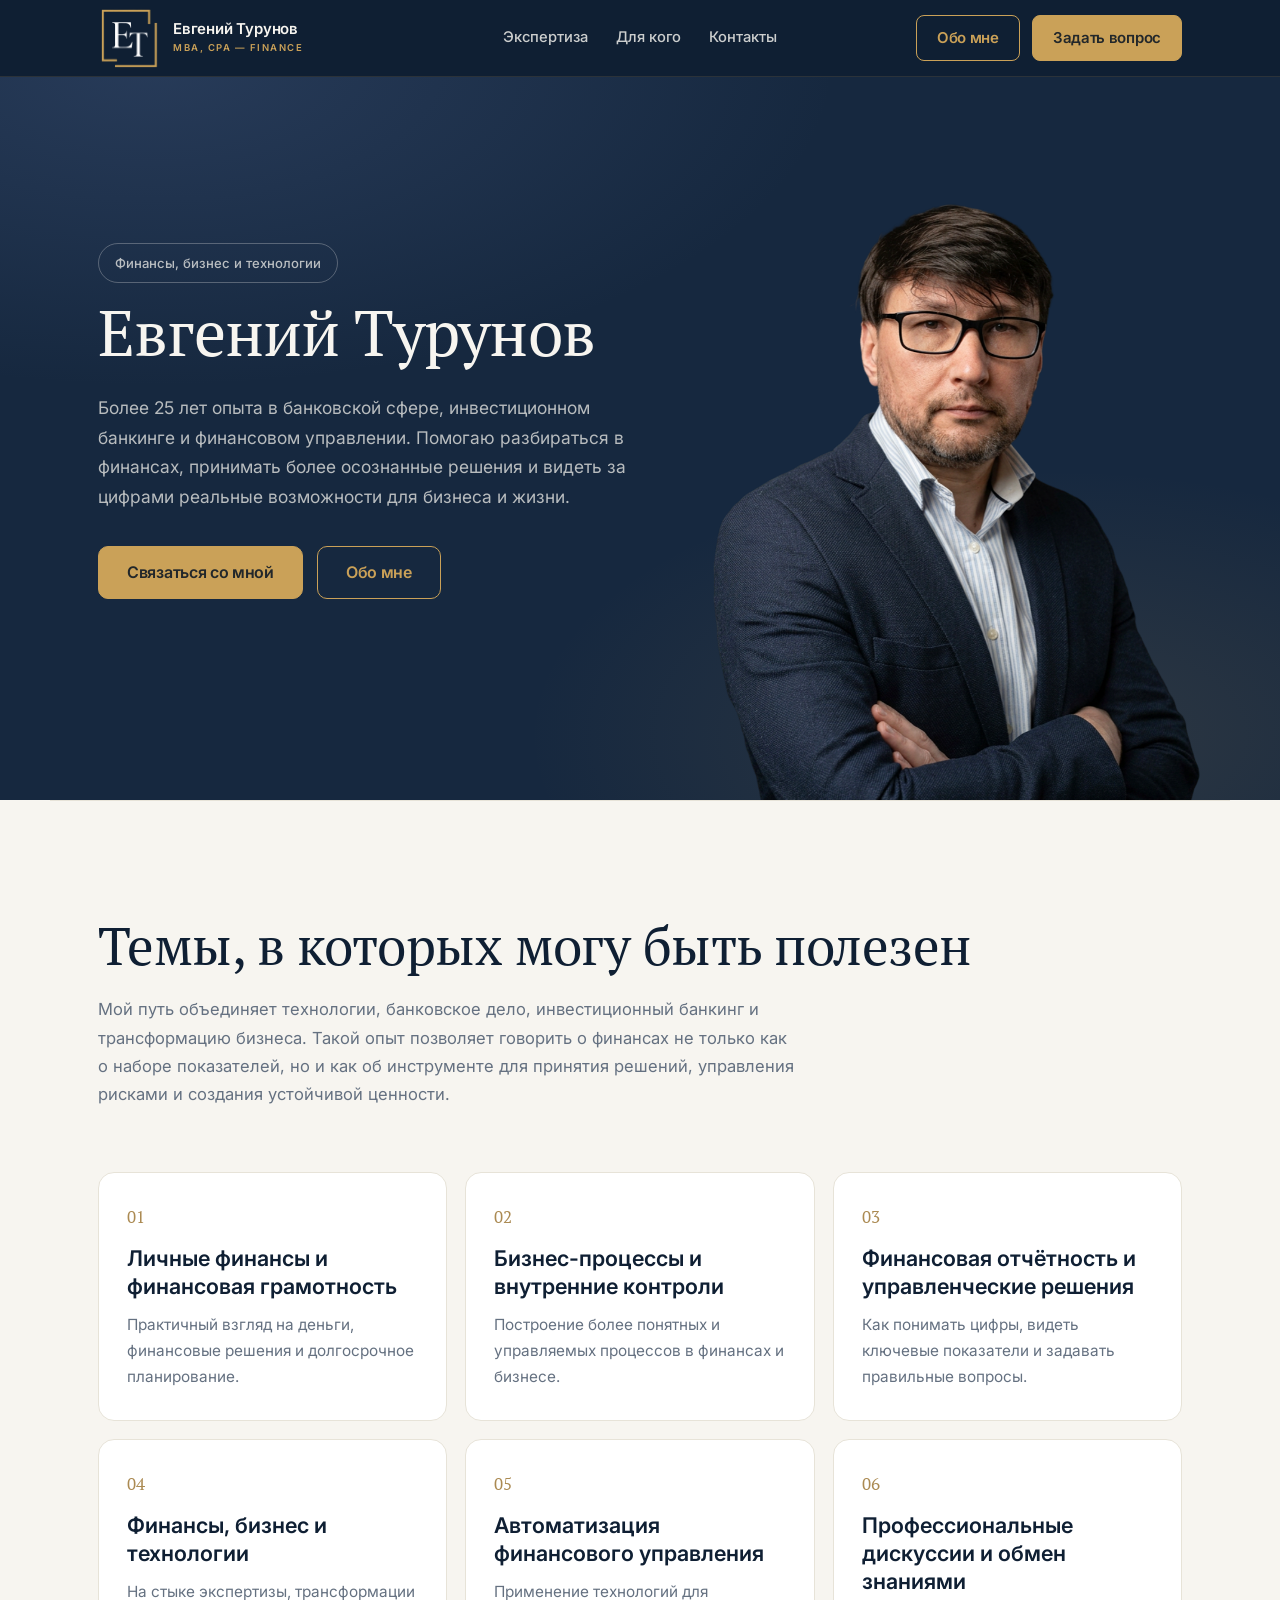
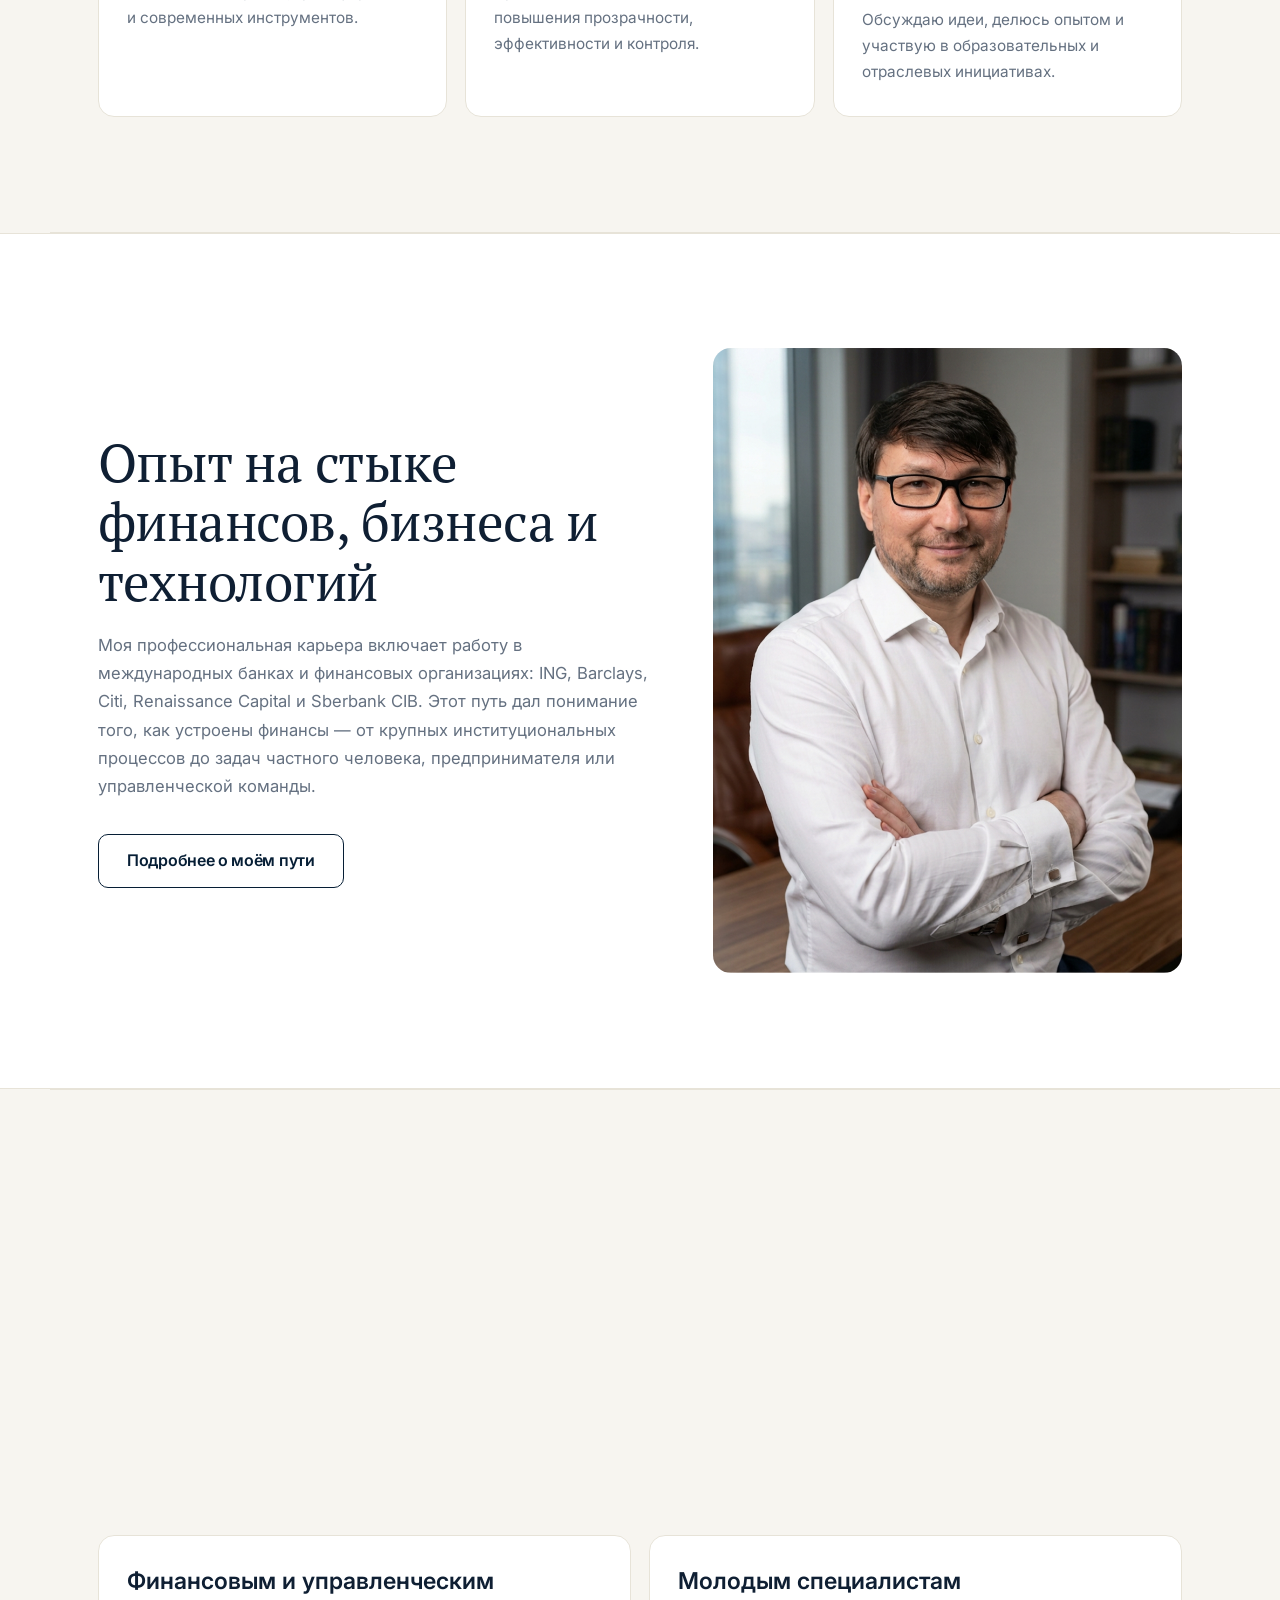
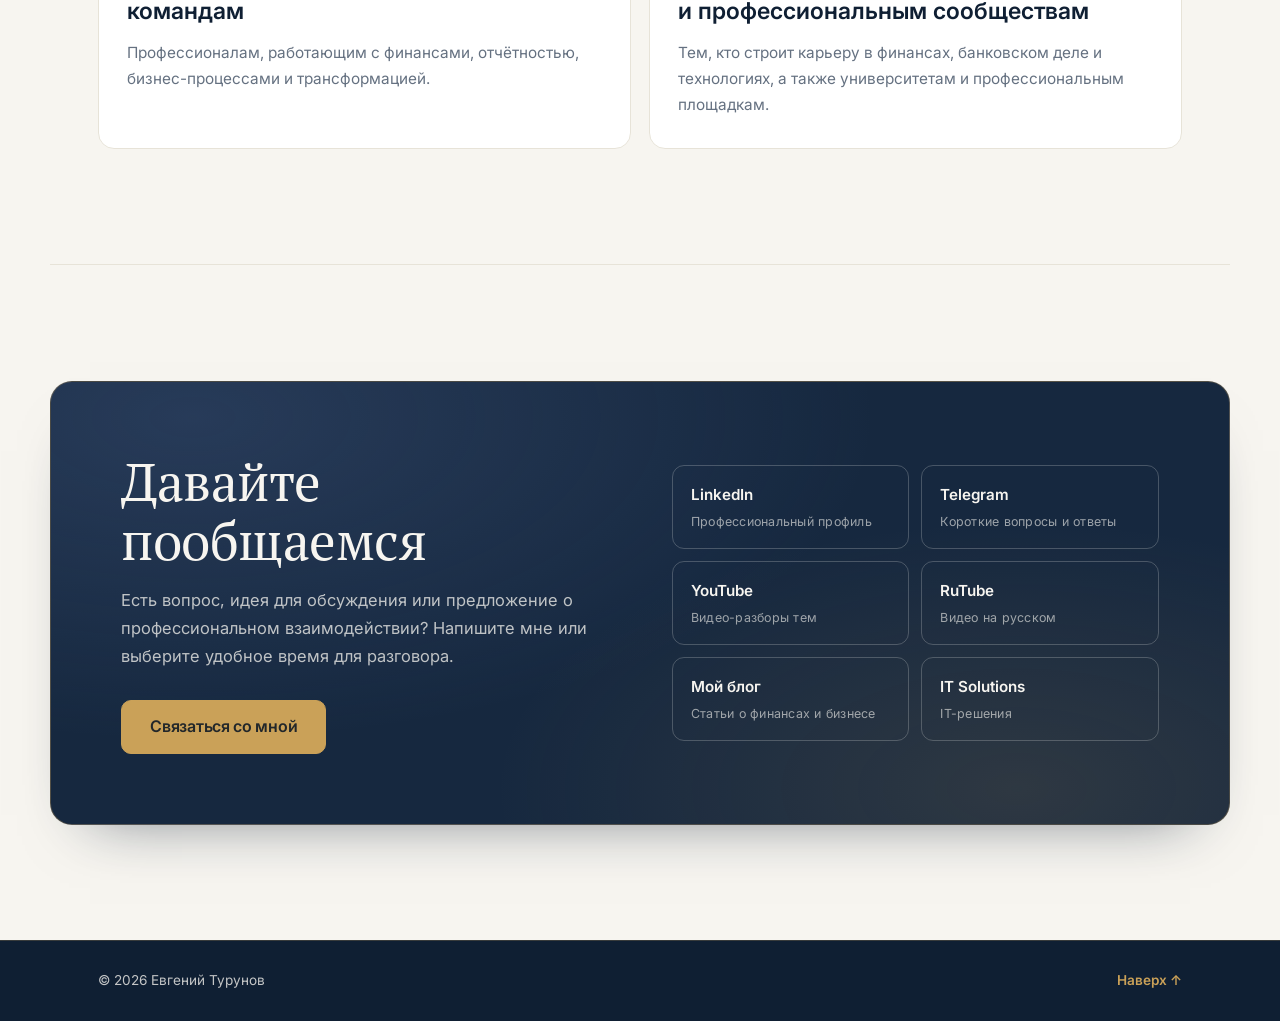
==== index.html @ 46f49524 "Update index.html" ====
<!DOCTYPE html>
<html lang="ru">
<head>
  <meta charset="UTF-8">
  <meta name="viewport" content="width=device-width, initial-scale=1.0">
  <title>Евгений Турунов — финансы, бизнес и технологии</title>
  <meta name="description" content="Финансовый профессионал с более чем 25-летним опытом в банковской сфере, инвестиционном банкинге и финансовом управлении.">
  <script>document.documentElement.className += ' js';</script>
  <link rel="icon" type="image/png" href="/assets/logo.png">
  <link rel="preconnect" href="https://fonts.googleapis.com">
  <link rel="preconnect" href="https://fonts.gstatic.com" crossorigin>
  <link href="https://fonts.googleapis.com/css2?family=PT+Serif:wght@400;700&family=Inter:opsz,wght@14..32,100..900&display=swap" rel="stylesheet">
  <link rel="stylesheet" href="/css/style.css">
</head>
<body id="top">

  <header class="site-header">
    <div class="container header-inner">
      <a class="header-brand" href="index.html">
        <span class="header-logo"><img src="/assets/logo.png" alt="" width="26" height="27"></span>
        <span class="header-brand-text">
          <strong>Евгений Турунов</strong>
          <small>MBA, CPA — FINANCE</small>
        </span>
      </a>
      <nav class="nav header-nav" id="siteNav" aria-label="Основная навигация">
        <a class="nav-link" href="#topics">Экспертиза</a>
        <a class="nav-link" href="#audience">Для кого</a>
        <a class="nav-link" href="#contacts">Контакты</a>
        <div class="header-cta-m">
          <a class="btn-nav btn-sec" href="about.html">Обо мне</a>
          <a class="btn-nav btn-pri" href="#contacts">Задать вопрос</a>
        </div>
      </nav>
      <div class="header-cta">
        <a class="btn-nav btn-sec" href="about.html">Обо мне</a>
        <a class="btn-nav btn-pri" href="#contacts">Задать вопрос</a>
      </div>
      <button class="burger" type="button" aria-label="Открыть меню" aria-expanded="false" aria-controls="siteNav">
        <span></span><span></span>
      </button>
    </div>
  </header>

  <main>

    <section class="hero hero-cover" id="hero">
      <div class="container hero-inner">
        <div class="hero-copy">
          <ul class="chips" data-reveal="fade-up">
            <li class="chip">Финансы, бизнес и технологии</li>
          </ul>
          <h1 class="hero-title" data-reveal="fade-up" data-delay="1">Евгений&nbsp;Турунов</h1>
          <p class="lead" data-reveal="fade-up" data-delay="2">Более 25 лет опыта в банковской сфере, инвестиционном банкинге и финансовом управлении. Помогаю разбираться в финансах, принимать более осознанные решения и видеть за цифрами реальные возможности для бизнеса и жизни.</p>
          <div class="hero-actions" data-reveal="fade-up" data-delay="3">
            <a class="btn-nav btn-pri" href="#contacts">Связаться со мной</a>
            <a class="btn-nav btn-sec" href="about.html">Обо мне</a>
          </div>
        </div>
        <img class="hero-cutout" src="/assets/hero-cut.png" alt="Евгений Турунов — портрет" width="900" height="1050" data-reveal="soft" data-delay="1">
      </div>
    </section>

    <div class="hairline container" aria-hidden="true"></div>

    <section class="section" id="topics">
      <div class="container">
        <header class="section-head">
          <h2 data-reveal="fade-up">Темы, в которых могу быть полезен</h2>
          <p class="section-intro" data-reveal="fade-up" data-delay="1">Мой путь объединяет технологии, банковское дело, инвестиционный банкинг и трансформацию бизнеса. Такой опыт позволяет говорить о финансах не только как о наборе показателей, но и как об инструменте для принятия решений, управления рисками и создания устойчивой ценности.</p>
        </header>
        <div class="card-grid card-grid-3">
          <article class="card" data-reveal="fade-up" data-delay="1">
            <span class="card-num">01</span>
            <h3>Личные финансы и финансовая грамотность</h3>
            <p>Практичный взгляд на деньги, финансовые решения и долгосрочное планирование.</p>
          </article>
          <article class="card" data-reveal="fade-up" data-delay="2">
            <span class="card-num">02</span>
            <h3>Бизнес-процессы и внутренние контроли</h3>
            <p>Построение более понятных и управляемых процессов в финансах и бизнесе.</p>
          </article>
          <article class="card" data-reveal="fade-up" data-delay="3">
            <span class="card-num">03</span>
            <h3>Финансовая отчётность и управленческие решения</h3>
            <p>Как понимать цифры, видеть ключевые показатели и задавать правильные вопросы.</p>
          </article>
          <article class="card" data-reveal="fade-up" data-delay="1">
            <span class="card-num">04</span>
            <h3>Финансы, бизнес и технологии</h3>
            <p>На стыке экспертизы, трансформации и современных инструментов.</p>
          </article>
          <article class="card" data-reveal="fade-up" data-delay="2">
            <span class="card-num">05</span>
            <h3>Автоматизация финансового управления</h3>
            <p>Применение технологий для повышения прозрачности, эффективности и контроля.</p>
          </article>
          <article class="card" data-reveal="fade-up" data-delay="3">
            <span class="card-num">06</span>
            <h3>Профессиональные дискуссии и обмен знаниями</h3>
            <p>Обсуждаю идеи, делюсь опытом и участвую в образовательных и отраслевых инициативах.</p>
          </article>
        </div>
      </div>
    </section>

    <div class="hairline container" aria-hidden="true"></div>

    <section class="section section-alt" id="experience">
      <div class="container experience-grid">
        <div class="experience-copy">
          <h2 data-reveal="fade-up">Опыт на стыке финансов, бизнеса и технологий</h2>
          <p class="section-intro" data-reveal="fade-up" data-delay="1">Моя профессиональная карьера включает работу в международных банках и финансовых организациях: ING, Barclays, Citi, Renaissance Capital и Sberbank CIB. Этот путь дал понимание того, как устроены финансы — от крупных институциональных процессов до задач частного человека, предпринимателя или управленческой команды.</p>
          <div data-reveal="fade-up" data-delay="2">
            <a class="btn-nav btn-sec" href="/about.html">Подробнее о моём пути</a>
          </div>
        </div>
        <figure class="experience-photo" data-reveal="fade-up" data-delay="2">
          <img src="/assets/about-photo.png" alt="Евгений Турунов — фото в блоке «Обо мне»" width="900" height="1200">
        </figure>
      </div>
    </section>

    <div class="hairline container" aria-hidden="true"></div>

    <section class="section" id="audience">
      <div class="container">
        <header class="section-head">
          <h2 data-reveal="fade-up">Кому может быть полезно</h2>
        </header>
        <div class="card-grid card-grid-2">
          <article class="card card-row" data-reveal="fade-up" data-delay="1">
            <h3>Частным лицам и&nbsp;семьям</h3>
            <p>Тем, кто хочет лучше понимать личные финансы и принимать более осознанные решения.</p>
          </article>
          <article class="card card-row" data-reveal="fade-up" data-delay="2">
            <h3>Предпринимателям и&nbsp;владельцам бизнеса</h3>
            <p>Тем, кому важны финансовая прозрачность, процессы, контроли и технологии.</p>
          </article>
          <article class="card card-row" data-reveal="fade-up" data-delay="1">
            <h3>Финансовым и&nbsp;управленческим командам</h3>
            <p>Профессионалам, работающим с финансами, отчётностью, бизнес-процессами и трансформацией.</p>
          </article>
          <article class="card card-row" data-reveal="fade-up" data-delay="2">
            <h3>Молодым специалистам и&nbsp;профессиональным сообществам</h3>
            <p>Тем, кто строит карьеру в финансах, банковском деле и технологиях, а также университетам и профессиональным площадкам.</p>
          </article>
        </div>
      </div>
    </section>

    <div class="hairline container" aria-hidden="true"></div>

    <section class="section contact" id="contacts">
      <div class="container contact-shell">
        <div class="contact-copy">
          <h2 data-reveal="fade-up">Давайте пообщаемся</h2>
          <p data-reveal="fade-up" data-delay="1">Есть вопрос, идея для обсуждения или предложение о профессиональном взаимодействии? Напишите мне или выберите удобное время для разговора.</p>
          <div data-reveal="fade-up" data-delay="2">
            <a class="btn-nav btn-pri" href="Evgeny.Turunov@mail.ru">Связаться со мной</a>
          </div>
        </div>
        <ul class="channels" data-reveal="fade-up" data-delay="2">
          <li class="channel-chip"><a href="#" aria-label="LinkedIn"><span>LinkedIn</span><small>Профессиональный профиль</small></a></li>
          <li class="channel-chip"><a href="#" aria-label="Telegram"><span>Telegram</span><small>Короткие вопросы и ответы</small></a></li>
          <li class="channel-chip"><a href="#" aria-label="YouTube"><span>YouTube</span><small>Видео-разборы тем</small></a></li>
          <li class="channel-chip"><a href="#" aria-label="Rutube"><span>RuTube</span><small>Видео на русском</small></a></li>
          <li class="channel-chip"><a href="#" aria-label="Блог"><span>Мой блог</span><small>Статьи о финансах и бизнесе</small></a></li>
          <li class="channel-chip"><a href="#" aria-label="IT Solutions"><span>IT Solutions</span><small>IT-решения</small></a></li>
        </ul>
      </div>
    </section>

  </main>

  <footer class="site-footer">
    <div class="container footer-meta">
      <span>©&nbsp;<span id="year">2026</span>&nbsp;Евгений Турунов</span>
      <button class="to-top" type="button" data-to-top>Наверх&nbsp;↑</button>
    </div>
  </footer>

  <script src="/js/main.js" defer></script>
</body>
</html>
---- css/style.css ----
/* ============================================================
   Евгений Турунов — Institutional Premium
   Palette: #0F1F33 · #F7F5F0 · #20242A · #AB8A52 · #657181 · #E5E7EA
    Type: PT Serif (headings) · Inter (body)
   ============================================================ */

:root {
  --navy: #0F1F33;
  --navy-2: #14273D;
  --paper: #F7F5F0;
  --paper-soft: #FCFBF8;
  --ink: #20242A;
  --slate: #657181;
  --gold: #AB8A52;
  --gold-soft: rgba(171, 138, 82, 0.14);
  --gold-2: #957847;
  --gold-b: #CAA158;
  --gold-b-hover: #B38F45;
  --line: #E5E7EA;
  --line-warm: #E7E3D8;
  --white: #FFFFFF;
  --on-dark: #F7F5F0;
  --font-display: "PT Serif", Georgia, "Times New Roman", serif;
  --font-body: "Inter", "Segoe UI", system-ui, -apple-system, sans-serif;
  --shadow-card: 0 18px 40px -28px rgba(15, 31, 51, 0.25);
  --ease-out: cubic-bezier(0.25, 0.46, 0.45, 0.94);
  --ease-out-quart: cubic-bezier(0.165, 0.84, 0.44, 1);
  --header-h: 76px;
}

* { margin: 0; padding: 0; box-sizing: border-box; }

html {
  scroll-behavior: smooth;
  -webkit-text-size-adjust: 100%;
}

body {
  font-family: var(--font-body);
  font-size: 16.5px;
  line-height: 1.7;
  color: var(--ink);
  background: var(--paper);
  -webkit-font-smoothing: antialiased;
  text-rendering: optimizeLegibility;
}

::selection { background: var(--gold); color: var(--white); }

img { display: block; max-width: 100%; height: auto; }
figure { margin: 0; }
h1, h2, h3, h4 { font-family: var(--font-display); font-weight: 500; color: var(--navy); margin: 0; }
p, ul, ol, blockquote { margin: 0; }
ul, ol { padding: 0; list-style: none; }
a { color: inherit; text-decoration: none; transition: color 0.45s var(--ease-out), background-color 0.45s var(--ease-out), border-color 0.45s var(--ease-out), opacity 0.45s var(--ease-out); }
button { font: inherit; border: 0; background: none; cursor: pointer; padding: 0; }

:focus-visible { outline: 2px solid var(--gold); outline-offset: 3px; border-radius: 2px; }

.container { width: 100%; max-width: 1180px; margin-inline: auto; padding-inline: clamp(20px, 4.5vw, 48px); }

/* ---------- Anchor offsets ---------------------------------- */
:where(section[id]) { scroll-margin-top: calc(var(--header-h) + 16px); }

/* ---------- Header ------------------------------------------- */
.site-header {
  position: fixed;
  inset: 0 0 auto 0;
  z-index: 60;
  background: var(--navy);
  border-bottom: 1px solid rgba(171, 138, 82, 0.18);
}

.header-inner {
  min-height: var(--header-h);
  margin-top: 0 !important;
  width: 100%;
  display: grid;
  grid-template-columns: 1fr auto 1fr;
  align-items: center;
  gap: clamp(18px, 3vw, 32px);
}

.header-brand {
  display: inline-flex;
  align-items: center;
  gap: 13px;
  justify-self: start;
  min-width: 0;
}
.header-logo {
  width: 62px;
  height: 62px;
  display: grid;
  place-items: center;
  flex: 0 0 auto;
}
.header-logo img { width: 62px; height: 62px; object-fit: contain; display: block; }
.header-brand-text { display: grid; gap: 2px; }
.header-brand-text strong {
  font-family: var(--font-body);
  font-size: 15px;
  font-weight: 600;
  line-height: 1.25;
  letter-spacing: -0.2px;
  color: var(--paper);
  white-space: nowrap;
}
.header-brand-text small {
  font-family: var(--font-body);
  font-size: 9.5px;
  font-weight: 600;
  letter-spacing: 0.16em;
  text-transform: uppercase;
  color: var(--gold-b);
  white-space: nowrap;
}

.header-nav { justify-self: center; }
.header-cta { justify-self: end; display: flex; align-items: center; gap: 12px; }
.header-cta-m { display: none; }

.nav { display: flex; align-items: center; gap: clamp(14px, 2.4vw, 28px); }

.nav-link {
  position: relative;
  font-size: 0.92rem;
  font-weight: 500;
  color: rgba(247, 245, 240, 0.82);
  padding: 6px 0;
  white-space: nowrap;
}
.nav-link::after {
  content: "";
  position: absolute;
  left: 0; right: 0; bottom: 0;
  height: 1px;
  background: var(--gold);
  transform: scaleX(0);
  transform-origin: left;
  transition: transform 0.4s var(--ease-out);
}
.nav-link:hover { color: var(--paper); }
.nav-link:hover::after, .nav-link.is-current::after { transform: scaleX(1); }
.nav-link.is-current { color: var(--paper); }

/* ---------- Buttons (Primary / Secondary) --------------------- */
.btn-nav {
  display: inline-flex;
  align-items: center;
  justify-content: center;
  padding: 12px 20px;
  border-radius: 8px;
  border: 1px solid var(--gold-b);
  font-family: var(--font-body);
  font-size: 15px;
  font-weight: 600;
  line-height: 1.35;
  letter-spacing: -0.3px;
  white-space: nowrap;
}
.hero .btn-nav, .section .btn-nav { padding: 15px 28px; font-size: 16px; border-radius: 10px; }
.btn-sec { color: #061E35; border-color: #061E35; background: transparent; }
.btn-sec:hover { background: rgba(6, 30, 53, 0.08); }
.site-header .btn-sec { color: var(--gold-b); border-color: var(--gold-b); }
.site-header .btn-sec:hover { background: rgba(202, 161, 88, 0.12); border-color: var(--gold-b); }
.hero-cover .btn-sec { color: var(--gold-b); border-color: var(--gold-b); }
.hero-cover .btn-sec:hover { background: rgba(202, 161, 88, 0.12); border-color: var(--gold-b); }
.btn-pri { color: #22272A; background: var(--gold-b); }
.btn-pri:hover { background: var(--gold-b-hover); border-color: var(--gold-b-hover); }

/* ---------- Hero --------------------------------------------- */
.hero { padding: calc(var(--header-h) + clamp(48px, 8vw, 96px)) 0 clamp(56px, 8vw, 110px); }

.hero-cover {
  position: relative;
  min-height: min(100vh, 800px);
  display: grid;
  align-content: center;
  overflow: hidden;
  color: var(--on-dark);
  background:
    radial-gradient(1100px 520px at 12% 8%, rgba(84, 108, 156, .28), transparent 62%),
    radial-gradient(900px 460px at 82% 92%, rgba(171, 138, 82, .16), transparent 58%),
    linear-gradient(168deg, #16283F 0%, #16283F 52%, #16283F 100%);
}

.hero-inner {
  position: relative;
  display: grid;
  grid-template-columns: 1.05fr 0.95fr;
  gap: clamp(36px, 5vw, 72px);
  align-items: center;
}

/* The man is a transparent-background cut-out lying behind the text,
   anchored to the centered container; his lower half sinks past the
   section edge and is clipped by the cover's overflow: hidden. */
.hero-copy { position: relative; z-index: 1; }
.hero-cutout {
  position: absolute;
  z-index: 0;
  right: clamp(-48px, 0.5vw, 30px);
  bottom: calc(-1 * clamp(120px, 14vw, 220px));
  width: clamp(440px, 42vw, 670px);
  height: auto;
  pointer-events: none;
}

.hero-cover .eyebrow { color: var(--gold-b); }
.hero-cover .hero-title { color: var(--paper); font-size: clamp(2.4rem, 5.5vw, 4rem); }
.hero-cover .lead { color: rgba(247, 245, 240, 0.72); }
.hero-cover .chip {
  border-color: rgba(247, 245, 240, 0.28);
  background: transparent;
  color: rgba(247, 245, 240, 0.72);
}
.hero-cover .chips { margin: 2px 0 clamp(10px, 1.6vw, 15px); }

/* Cover portrait: nothing to frame — the cut-out layer sits header-free. */

.eyebrow {
  font-family: var(--font-body);
  font-size: 0.78rem;
  font-weight: 600;
  letter-spacing: 0.22em;
  text-transform: uppercase;
  color: var(--gold);
  margin: 0 0 22px;
}

.hero-title {
  font-size: clamp(2.6rem, 6.2vw, 4.6rem);
  line-height: 1.08;
  letter-spacing: -0.015em;
  max-width: 15em;
  margin-bottom: 26px;
}

.lead { font-size: 1.09rem; color: var(--slate); max-width: 40em; margin-bottom: 34px; }

.hero-actions { display: flex; flex-wrap: wrap; gap: 14px; margin-bottom: 30px; }

.chips { display: flex; flex-wrap: wrap; gap: 10px; margin-top: 12px; }
.chip {
  font-size: 0.82rem;
  font-weight: 500;
  color: var(--slate);
  padding: 8px 16px;
  border: 1px solid var(--line);
  border-radius: 999px;
  background: var(--white);
}

/* ---------- Section scaffolding ------------------------------ */
.section { padding-block: clamp(64px, 9vw, 118px); }
.section-alt { background: var(--white); box-shadow: inset 0 1px 0 var(--line-warm), inset 0 -1px 0 var(--line-warm); }

.hairline { height: 1px; background: var(--line-warm); }

.section-head { max-width: 58em; margin-bottom: clamp(40px, 5.5vw, 64px); }

.section h2 {
  font-size: clamp(2rem, 4.4vw, 3.3rem);
  line-height: 1.12;
  letter-spacing: -0.01em;
  margin-bottom: 20px;
}
.section-intro { color: var(--slate); font-size: 1.04rem; max-width: 42em; }

/* ---------- Cards -------------------------------------------- */
.card-grid { display: grid; gap: 18px; }
.card-grid-3 { grid-template-columns: repeat(3, 1fr); }
.card-grid-2 { grid-template-columns: repeat(2, 1fr); }

.card {
  position: relative;
  background: var(--white);
  border: 1px solid var(--line-warm);
  border-radius: 16px;
  padding: 30px 28px;
  display: flex;
  flex-direction: column;
  gap: 12px;
}
.card h3 { font-family: var(--font-body); font-weight: 600; font-size: 1.35rem; line-height: 1.3; }
.card p { color: var(--slate); font-size: 0.96rem; }
.card-num {
  font-family: var(--font-display);
  font-size: 1.05rem;
  font-weight: 500;
  color: var(--gold);
}
.card-row h3 { font-family: var(--font-body); font-weight: 600; font-size: 1.45rem; }
.card-row p { margin-top: 2px; }

/* ---------- Experience / photo slot ---------------------------- */
.experience-grid {
  display: grid;
  grid-template-columns: 1.08fr 0.92fr;
  gap: clamp(32px, 5vw, 72px);
  align-items: center;
}
.experience-copy h2 { margin-bottom: 20px; }
.experience-copy .btn-nav { margin-top: 34px; }

.experience-photo {
  position: relative;
  width: 100%;
  max-width: 480px;
  aspect-ratio: 3 / 4;
  justify-self: end;
  overflow: hidden;
  margin: 0;
  border-radius: 18px;
  background: var(--white);
  display: grid;
  place-items: center;
}
.experience-photo img {
  width: 100%;
  height: 100%;
  object-fit: cover;
  display: block;
}
.photo-slot-hint {
  display: grid;
  justify-items: center;
  gap: 14px;
  font-size: 0.72rem;
  font-weight: 600;
  letter-spacing: 0.18em;
  text-transform: uppercase;
  color: var(--slate);
}
.photo-slot-hint img { width: 34px; height: auto; opacity: 0.85; }

/* ---------- Contact ------------------------------------------- */
.contact { padding-bottom: clamp(64px, 9vw, 118px); }

.contact-shell {
  background:
    radial-gradient(1100px 520px at 12% 8%, rgba(84, 108, 156, .28), transparent 62%),
    radial-gradient(900px 460px at 82% 92%, rgba(171, 138, 82, .16), transparent 58%),
    linear-gradient(168deg, #16283F 0%, #16283F 52%, #16283F 100%);
  border-radius: 22px;
  padding: clamp(36px, 5.5vw, 72px);
  display: grid;
  grid-template-columns: 1fr 1fr;
  gap: clamp(28px, 5vw, 64px);
  align-items: center;
  box-shadow: 0 30px 60px -40px rgba(15, 31, 51, 0.6);
  border: 1px solid rgba(171, 138, 82, 0.35);
}
.contact-shell h2 { color: var(--paper); margin-bottom: 16px; }
.contact-shell p { color: rgba(247, 245, 240, 0.75); max-width: 34em; margin-bottom: 30px; }

.channels { display: grid; grid-template-columns: repeat(2, minmax(0, 1fr)); gap: 12px; }

.channel-chip a {
  display: flex;
  flex-direction: column;
  gap: 3px;
  padding: 16px 18px;
  border: 1px solid rgba(247, 245, 240, 0.22);
  border-radius: 12px;
  transition: border-color 0.3s var(--ease-out), background 0.3s var(--ease-out);
}
.channel-chip a:hover { border-color: var(--gold); background: rgba(247, 245, 240, 0.06); }
.channel-chip span { color: var(--paper); font-weight: 600; font-size: 0.95rem; }
.channel-chip small { color: rgba(247, 245, 240, 0.6); font-size: 0.78rem; letter-spacing: 0.02em; }

/* ---------- Philosophy ---------------------------------------- */
.philosophy-quote {
  position: relative;
  max-width: 64em;
  margin: 0 auto clamp(22px, 3vw, 34px);
  padding: clamp(30px, 4.5vw, 56px) clamp(24px, 4vw, 48px);
  text-align: center;
  border-radius: 22px;
  color: var(--on-dark);
  background:
    radial-gradient(1100px 520px at 12% 8%, rgba(84, 108, 156, .28), transparent 62%),
    radial-gradient(900px 460px at 82% 92%, rgba(171, 138, 82, .16), transparent 58%),
    linear-gradient(168deg, #16283F 0%, #16283F 52%, #16283F 100%);
}
.philosophy-quote p {
  font-family: var(--font-display);
  font-size: clamp(1.35rem, 2.6vw, 1.9rem);
  line-height: 1.32;
  color: var(--paper);
  font-weight: 500;
}
.philosophy-quote cite {
  display: block;
  margin-top: 18px;
  font-style: normal;
  font-size: 0.8rem;
  letter-spacing: 0.18em;
  text-transform: uppercase;
  color: var(--gold-b);
  font-weight: 600;
}
/* The three "quote cards" under the blockquote read as quotes too:
   their titles join the display font (PT Serif). */
#philosophy .card h3 {
  font-family: var(--font-display);
}

/* ---------- Path (professional stages) -------------------------- */
.path-grid { display: grid; grid-template-columns: repeat(4, 1fr); gap: 18px; }
.path-card { position: relative; padding: 26px 22px; }
.path-card::before {
  content: "";
  width: 44px; height: 3px;
  border-radius: 2px;
  background: var(--gold);
  opacity: 0.85;
  flex: 0 0 auto;
}
.path-years { font-family: var(--font-display); font-weight: 600; font-size: 1.2rem; color: var(--gold); letter-spacing: 0.02em; }
.path-card h3 { font-family: var(--font-body); font-weight: 600; font-size: 1.24rem; line-height: 1.3; margin-top: -2px; }
.path-card p { color: var(--slate); font-size: 0.94rem; }

/* ---------- Career --------------------------------------------- */
.career-list { max-width: 920px; border-left: 1px solid var(--line); padding-left: clamp(30px, 4vw, 56px); position: relative; margin-left: 4px; }
.career-item { position: relative; display: grid; grid-template-columns: 150px 1fr; gap: 10px 26px; padding-bottom: clamp(34px, 4vw, 48px); }
.career-item:last-child { padding-bottom: 4px; }
.career-node {
  position: absolute;
  left: calc(-1 * clamp(30px, 4vw, 56px) - 6px);
  top: 8px;
  width: 13px; height: 13px;
  border-radius: 50%;
  background: var(--paper);
  border: 1.5px solid var(--gold);
  display: grid;
  place-items: center;
}
.career-node i { width: 5px; height: 5px; border-radius: 50%; background: var(--gold); display: block; }
.career-years { font-size: 0.84rem; font-weight: 600; letter-spacing: 0.08em; color: var(--gold); padding-top: 6px; }
.career-body h3 { font-size: 1.42rem; margin-bottom: 6px; }
.career-body p { color: var(--slate); font-size: 0.96rem; margin-bottom: 14px; max-width: 40em; }
.career-tags { display: flex; flex-wrap: wrap; gap: 8px; }
.career-tags li {
  font-size: 0.7rem;
  font-weight: 600;
  letter-spacing: 0.1em;
  text-transform: uppercase;
  color: var(--slate);
  border: 1px solid var(--line);
  border-radius: 999px;
  padding: 5px 11px;
  background: var(--white);
  transition: border-color 0.3s ease, color 0.3s ease;
}
.career-tags li:hover { border-color: var(--gold); color: var(--navy); }

/* ---------- Education ------------------------------------------- */
.edu-grid { display: grid; grid-template-columns: repeat(3, 1fr); gap: 18px; }
.edu-card {
  background: var(--white);
  border: 1px solid var(--line-warm);
  border-radius: 16px;
  padding: 30px 28px;
  display: flex;
  flex-direction: column;
  gap: 10px;
}
.edu-years { font-size: 0.8rem; font-weight: 600; letter-spacing: 0.12em; color: var(--gold); }
.edu-card h3 { font-family: var(--font-body); font-weight: 600; font-size: 1.3rem; line-height: 1.32; }
.edu-desc { color: var(--slate); font-size: 0.95rem; }
.edu-badge {
  margin-top: auto;
  align-self: flex-start;
  font-size: 0.72rem;
  font-weight: 600;
  letter-spacing: 0.08em;
  text-transform: uppercase;
  color: var(--gold);
  border: 1px solid rgba(171, 138, 82, 0.5);
  border-radius: 999px;
  padding: 5px 12px;
}
.edu-plain { color: var(--slate); border-color: var(--line); }

.edu-extra {
  margin-top: 18px;
  display: grid;
  grid-template-columns: 190px 1fr;
  gap: 20px;
  align-items: baseline;
  background: var(--gold-soft);
  border: 1px solid rgba(171, 138, 82, 0.35);
  border-radius: 16px;
  padding: 24px 28px;
}
.edu-extra-label { font-family: var(--font-body); font-size: 0.92rem; font-weight: 600; letter-spacing: 0; text-transform: none; color: var(--gold); }
.edu-extra p { color: var(--ink); font-size: 0.97rem; }

/* ---------- Footer ---------------------------------------------- */
.site-footer { background: var(--navy); color: rgba(247, 245, 240, 0.78); border-top: 1px solid rgba(202, 161, 88, 0.22); }
.footer-meta {
  padding-block: 28px;
  display: flex;
  align-items: center;
  justify-content: space-between;
  gap: 22px;
  font-size: 0.85rem;
}
.to-top {
  color: var(--gold-b);
  font-weight: 600;
  display: inline-block;
  transition: color 0.45s var(--ease-out);
  cursor: pointer;
}
.to-top:hover { color: var(--paper); }

/* ---------- Burger / mobile nav ---------------------------------- */
.burger { display: none; width: 44px; height: 44px; border-radius: 10px; position: relative; }
.burger span {
  position: absolute;
  left: 11px; right: 11px;
  height: 2px;
  background: var(--paper);
  border-radius: 2px;
  transition: transform 0.35s var(--ease-out), top 0.35s var(--ease-out);
}
.burger span:nth-child(1) { top: 17px; }
.burger span:nth-child(2) { top: 25px; }
html.nav-open .burger span:nth-child(1) { top: 21px; transform: rotate(45deg); }
html.nav-open .burger span:nth-child(2) { top: 21px; transform: rotate(-45deg); }

/* ============================================================
   ANIMATIONS
   ============================================================ */

/* Madison-style reveal: single motion language — slide up 100px + fade,
   1s easeOutQuart, fires the moment the element enters the viewport.
   Every element carries a base 200ms delay; data-delay steps add ~100ms. */
html.js [data-reveal] {
  opacity: 0;
  transform: translate3d(0, 100px, 0);
  transition: opacity 1s var(--ease-out-quart) var(--rd, 0.2s), transform 1s var(--ease-out-quart) var(--rd, 0.2s);
}
html.js [data-reveal="fade"] { transform: none; }
html.js [data-reveal].is-visible { opacity: 1; transform: none; }

/* Page-load reveal: keyframes instead of class toggling, so the
   hidden start state is guaranteed regardless of JS timing. */
html.js [data-reveal-now] {
  animation: load-reveal 1s var(--ease-out-quart) var(--rd, 0.2s) both;
  transition: none;
}
html.js [data-reveal-now="fade"] { animation-name: load-reveal-fade; }
@keyframes load-reveal {
  from { opacity: 0; transform: translate3d(0, 100px, 0); }
  to { opacity: 1; transform: none; }
}
@keyframes load-reveal-fade {
  from { opacity: 0; }
  to { opacity: 1; }
}

[data-delay="1"] { --rd: 0.3s; }
[data-delay="2"] { --rd: 0.4s; }
[data-delay="3"] { --rd: 0.5s; }
[data-delay="4"] { --rd: 0.6s; }

@media (prefers-reduced-motion: reduce) {
  html { scroll-behavior: auto; }
  html.js:not(.m-force) [data-reveal] { opacity: 1 !important; transform: none !important; transition: none !important; animation: none !important; }
  html.js:not(.m-force) .btn-nav, .card, .edu-card, .channel-chip a, .chip, .portrait-frame, a { transition: none !important; }
  * { animation-duration: 0.01ms !important; animation-iteration-count: 1 !important; }
}
html.m-force * { animation-duration: unset !important; animation-iteration-count: unset !important; }

/* ============================================================
   RESPONSIVE
   ============================================================ */

@media (max-width: 1080px) {
  .card-grid-3 { grid-template-columns: repeat(2, 1fr); }
  .path-grid { grid-template-columns: repeat(2, 1fr); }
  .experience-grid { grid-template-columns: 1fr; }
  .experience-photo { max-width: 420px; justify-self: start; }
  .edu-grid { grid-template-columns: repeat(2, 1fr); }
}

@media (max-width: 920px) {
  .header-inner { grid-template-columns: 1fr auto; }
  .burger { justify-self: end; }
  .site-header .header-cta { display: none; }
  .site-header .header-nav {
    position: fixed;
    top: var(--header-h);
    bottom: 0;
    left: 0;
    right: 0;
    width: 100%;
    max-width: none;
    margin: 0;
    z-index: 55;
    flex-direction: column;
    align-items: center;
    text-align: center;
    gap: 4px;
    background: var(--navy);
    padding: 18px clamp(20px, 6vw, 48px) 30px;
    border-bottom: none;
    overflow-y: auto;
    opacity: 0;
    transform: translateY(-12px);
    pointer-events: none;
    transition: opacity 0.4s var(--ease-out), transform 0.4s var(--ease-out);
  }
  .site-header .header-nav .nav-link { font-size: 1.02rem; padding: 10px 0; width: 100%; text-align: center; }
  html.nav-open .site-header .header-nav { opacity: 1; transform: none; pointer-events: auto; }
  html.nav-open body { overflow: hidden; }
  .burger { display: block; }
  .philosophy-quote { text-align: left; }
  .contact-shell { grid-template-columns: 1fr; }
  .hero-inner { grid-template-columns: 1fr; gap: 40px; }
  .hero-cutout { width: clamp(300px, 48vw, 460px); bottom: -140px; right: -4%; }
  .hero .btn-nav, .section .btn-nav { display: flex; width: 100%; }
  .hero-actions { flex-direction: column; }
  .header-cta-m { display: flex; flex-direction: column; align-items: stretch; width: 100%; gap: 12px; margin-top: 18px; }
  .career-item { grid-template-columns: 26px 1fr; grid-template-rows: auto auto; }
  .career-years { grid-column: 2; padding-top: 0; }
  .career-body { grid-column: 2; }
}

@media (max-width: 680px) {
  .card-grid-3, .card-grid-2, .channels, .edu-grid { grid-template-columns: 1fr; }
  .hero { padding-top: calc(var(--header-h) + 34px); }
  .hero-title { font-size: clamp(2.2rem, 9.4vw, 3rem); }
  .hero-cover .hero-title { font-size: clamp(2.3rem, 9vw, 3rem); }
  .hero-cover .hero-inner { position: static; }
  .hero-cover .hero-copy { align-self: start; padding-bottom: calc(clamp(280px, 86vw, 520px) * 1.1233 - 26px); }
  .hero-cutout { left: 0; right: 0; margin: 0 auto; bottom: 0; width: clamp(280px, 86vw, 520px); }
  .experience-photo { max-width: none; width: 100%; aspect-ratio: 1 / 1; }
  .edu-extra { grid-template-columns: 1fr; gap: 8px; }
  .path-grid { grid-template-columns: 1fr; }
  .footer-meta { flex-direction: column; justify-content: center; gap: 10px; }
  .header-brand { gap: 11px; }
  .header-brand-text strong { font-size: 13.5px; }
  .header-brand-text small { font-size: 8.5px; letter-spacing: 0.12em; }
}
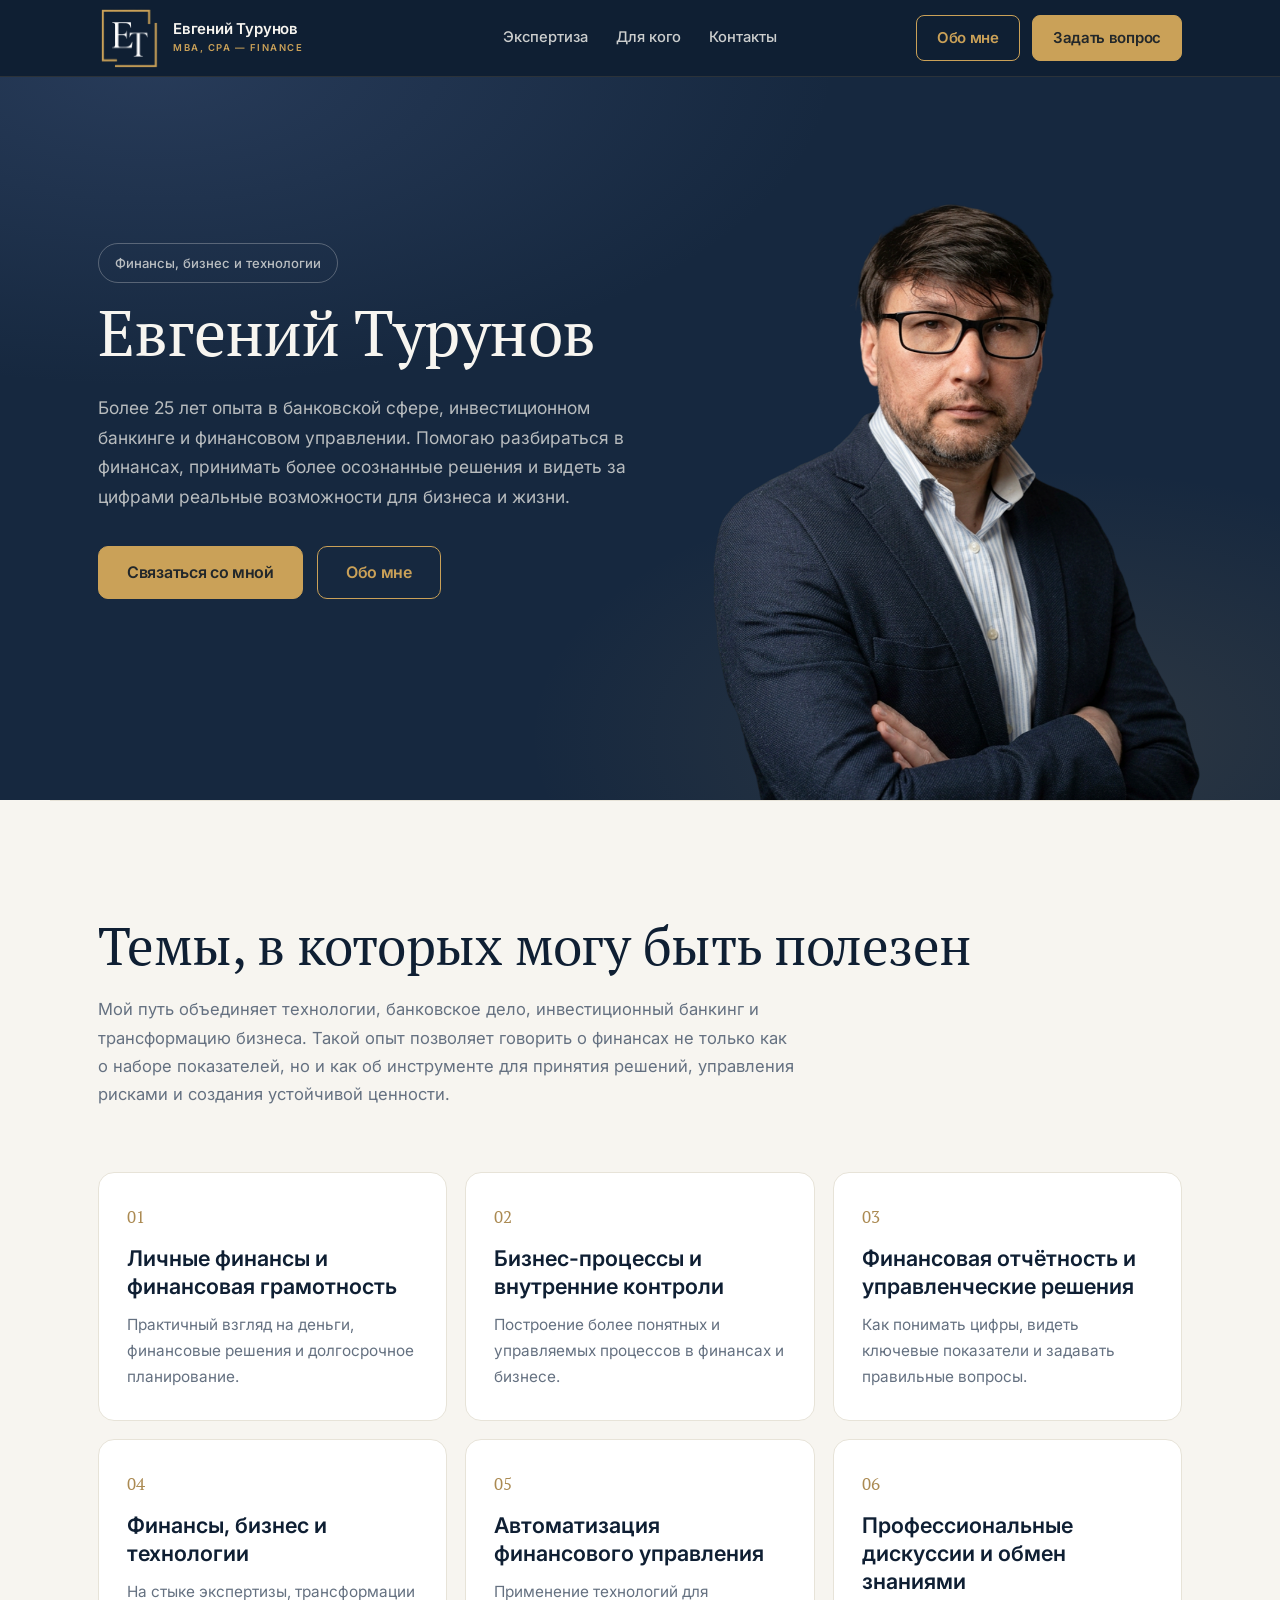
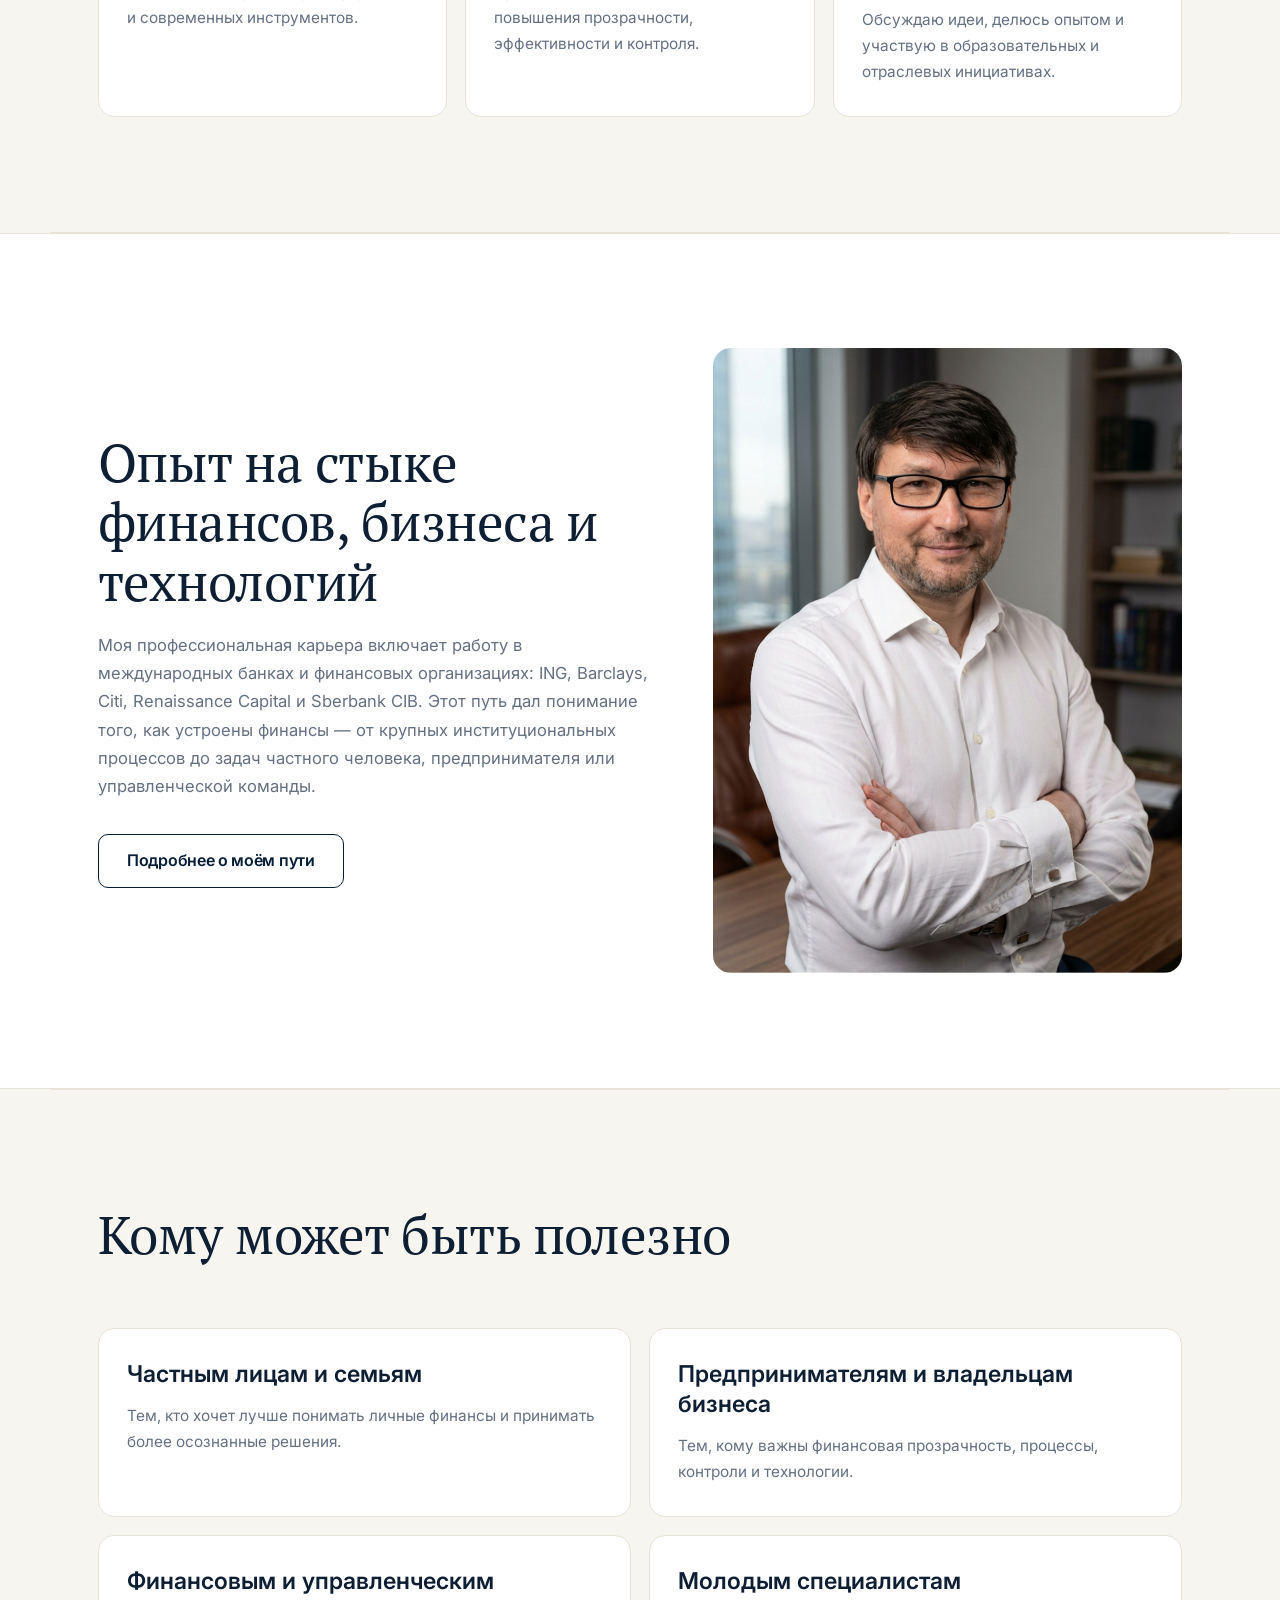
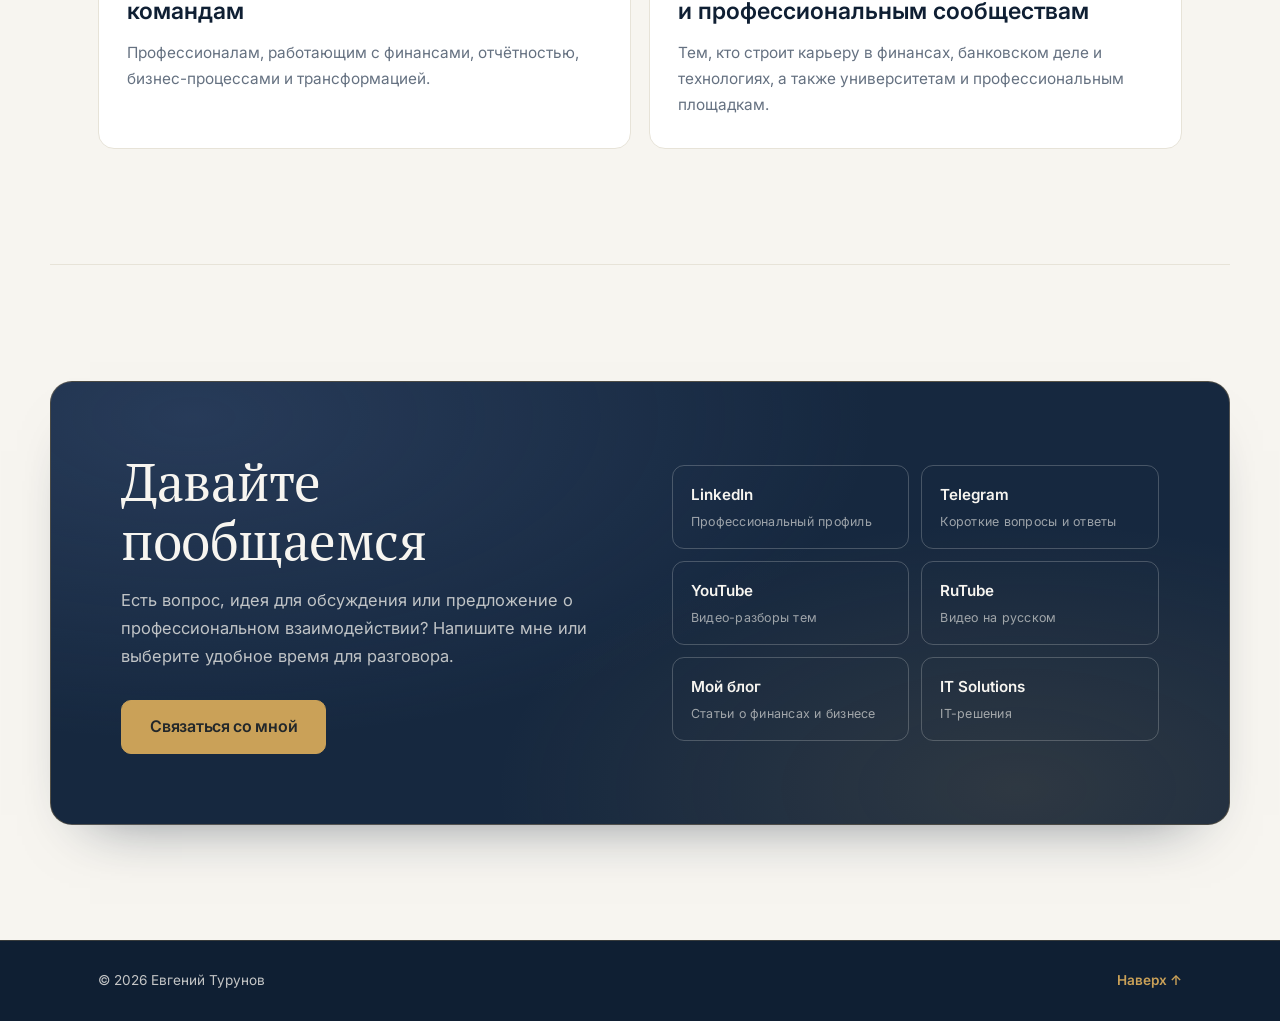
==== commit d2dacba6: "Update index.html" ====
--- a/index.html
+++ b/index.html
@@ -6,18 +6,18 @@
   <title>Евгений Турунов — финансы, бизнес и технологии</title>
   <meta name="description" content="Финансовый профессионал с более чем 25-летним опытом в банковской сфере, инвестиционном банкинге и финансовом управлении.">
   <script>document.documentElement.className += ' js';</script>
-  <link rel="icon" type="image/png" href="/assets/logo.png">
+  <link rel="icon" type="image/png" href="assets/logo.png">
   <link rel="preconnect" href="https://fonts.googleapis.com">
   <link rel="preconnect" href="https://fonts.gstatic.com" crossorigin>
   <link href="https://fonts.googleapis.com/css2?family=PT+Serif:wght@400;700&family=Inter:opsz,wght@14..32,100..900&display=swap" rel="stylesheet">
-  <link rel="stylesheet" href="/css/style.css">
+  <link rel="stylesheet" href="css/style.css">
 </head>
 <body id="top">
 
   <header class="site-header">
     <div class="container header-inner">
-      <a class="header-brand" href="index.html">
-        <span class="header-logo"><img src="/assets/logo.png" alt="" width="26" height="27"></span>
+      <a class="header-brand" href="/">
+        <span class="header-logo"><img src="assets/logo.png" alt="" width="26" height="27"></span>
         <span class="header-brand-text">
           <strong>Евгений Турунов</strong>
           <small>MBA, CPA — FINANCE</small>
@@ -57,7 +57,7 @@
             <a class="btn-nav btn-sec" href="about.html">Обо мне</a>
           </div>
         </div>
-        <img class="hero-cutout" src="/assets/hero-cut.png" alt="Евгений Турунов — портрет" width="900" height="1050" data-reveal="soft" data-delay="1">
+        <img class="hero-cutout" src="assets/hero-cut.png" alt="Евгений Турунов — портрет" width="900" height="1050" data-reveal="soft" data-delay="1">
       </div>
     </section>
 
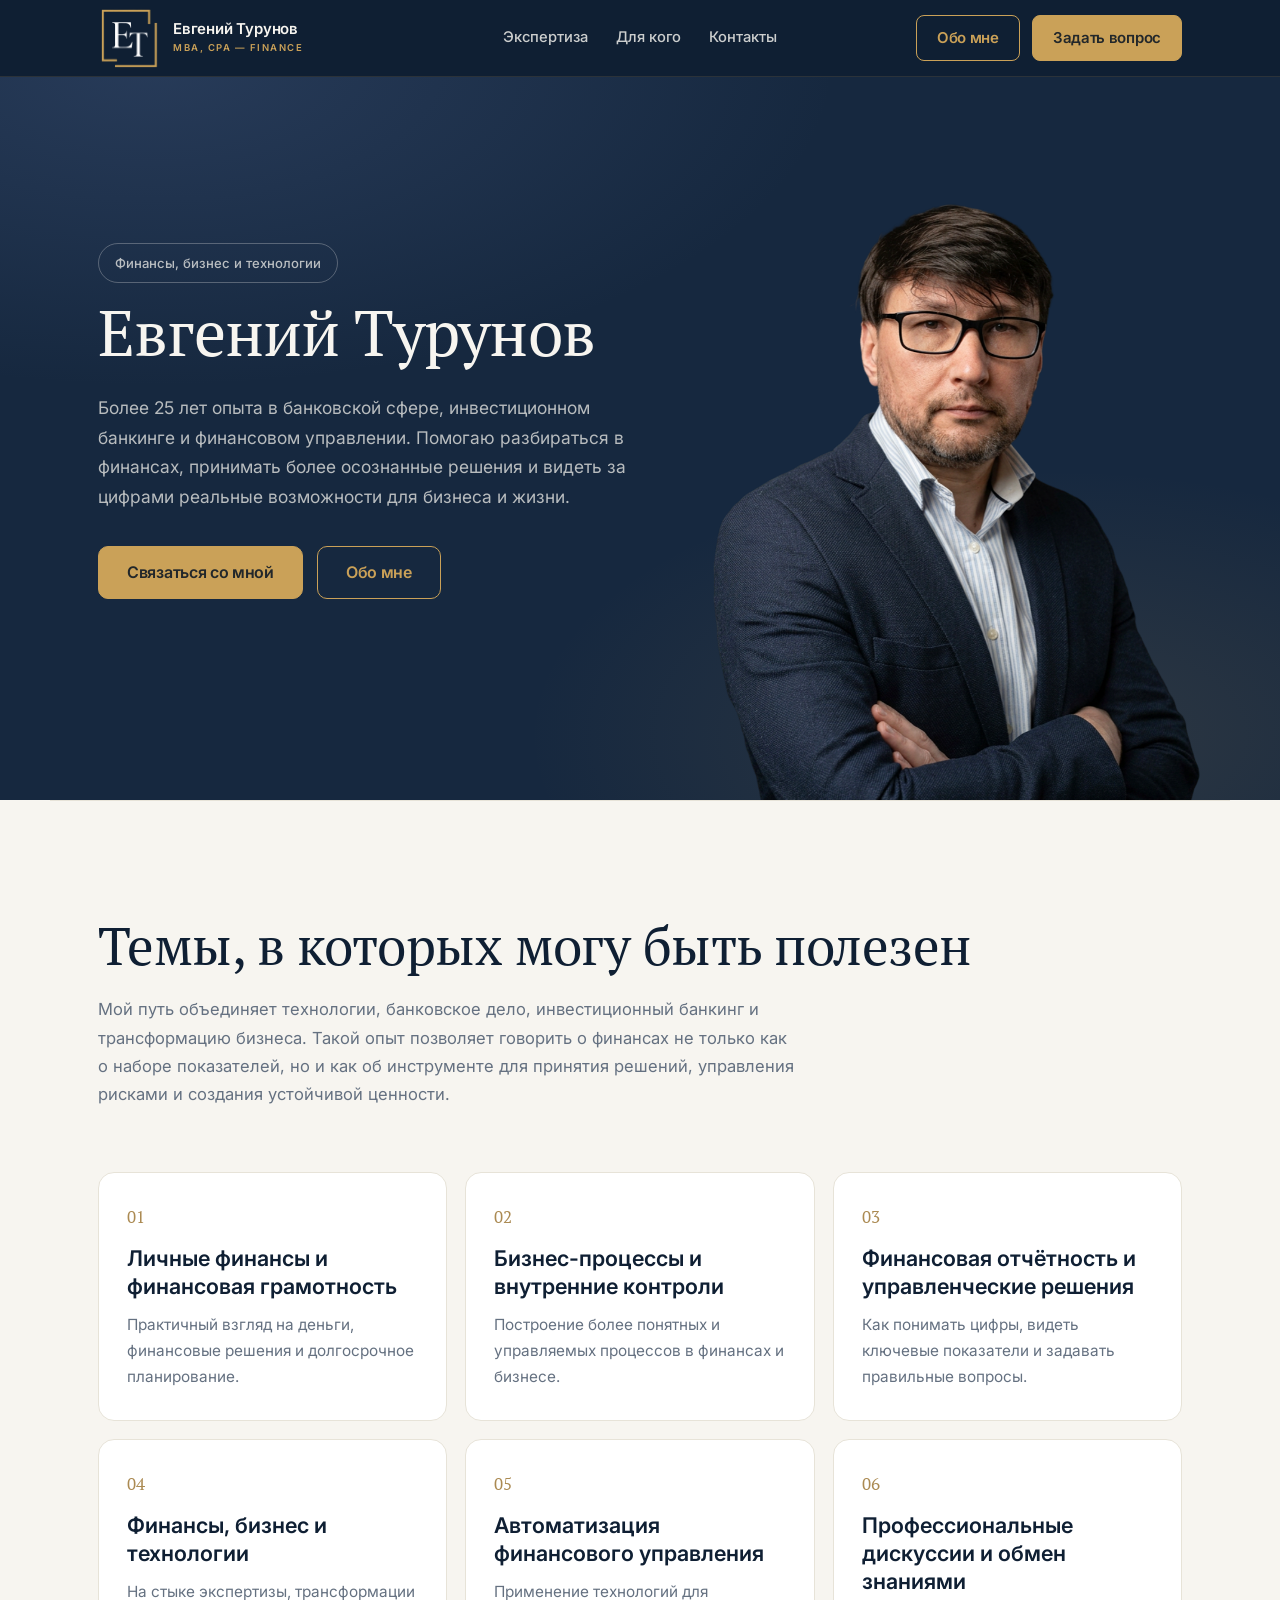
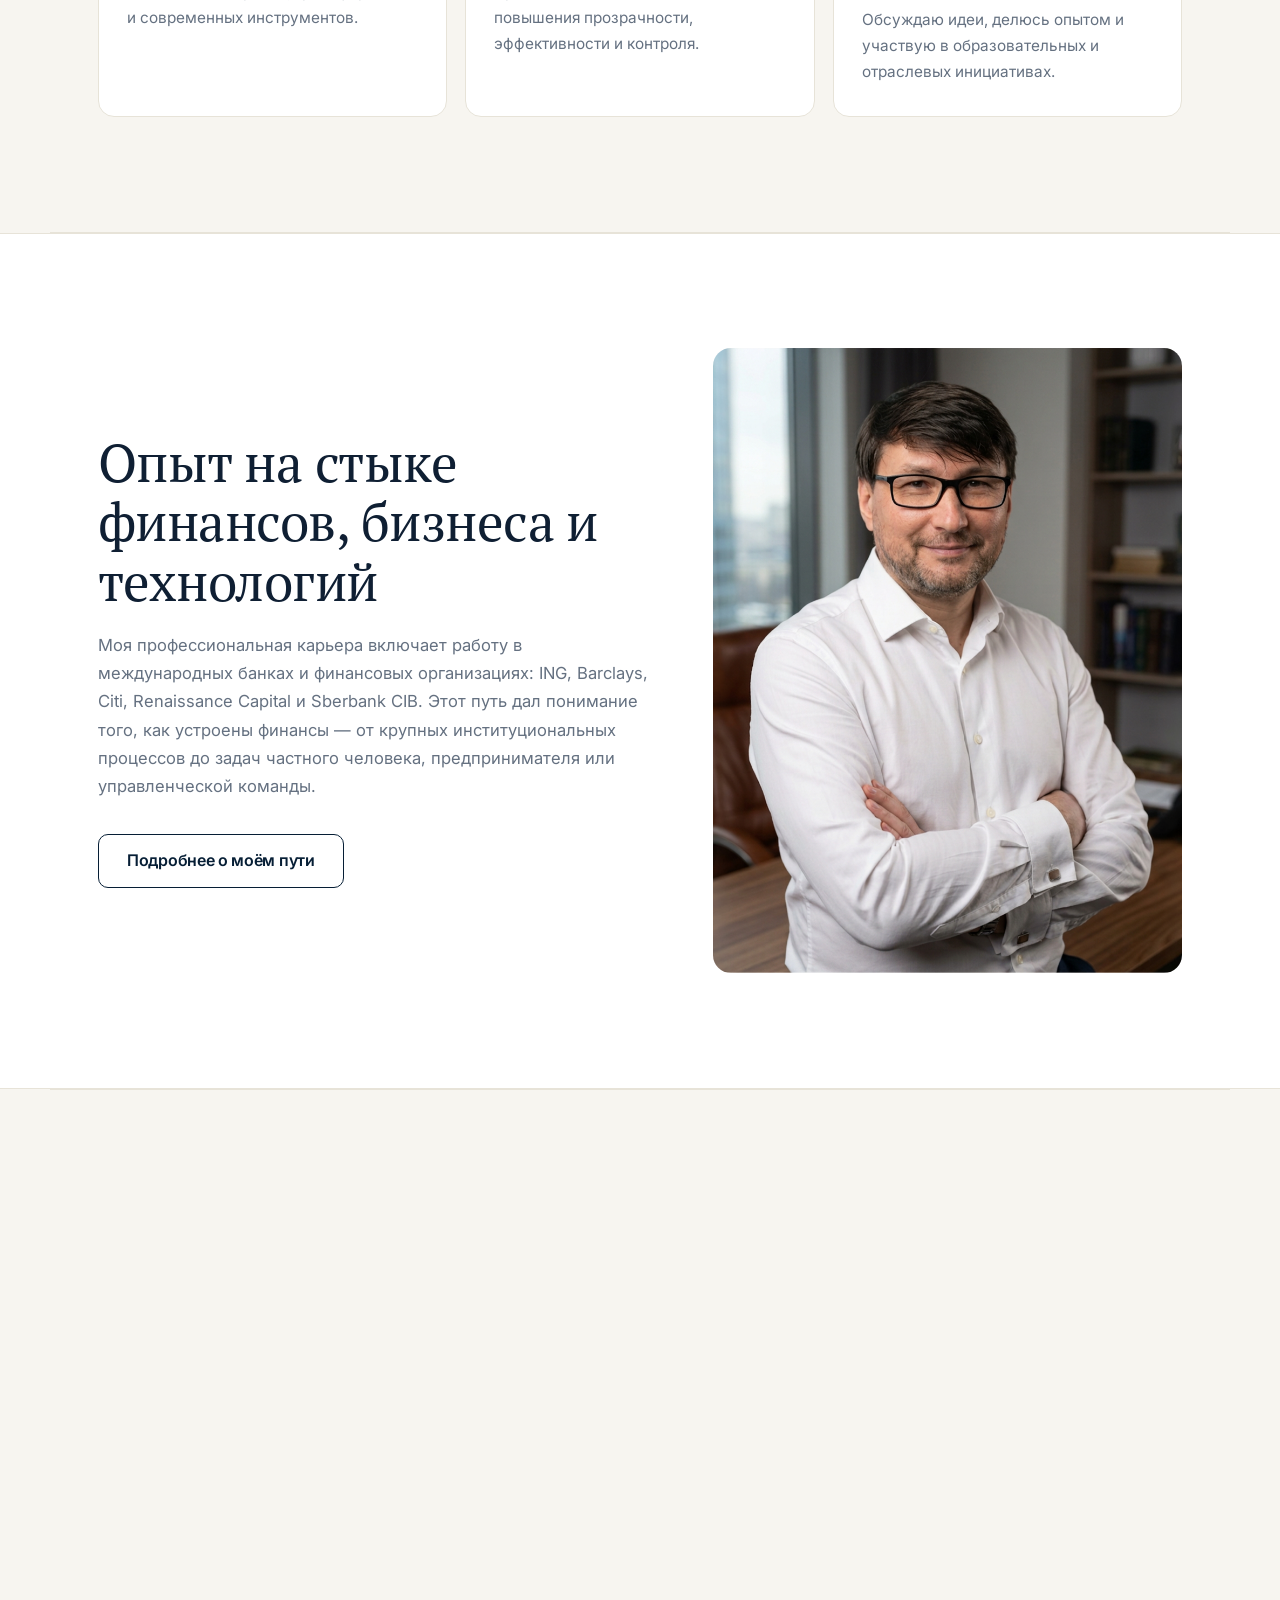
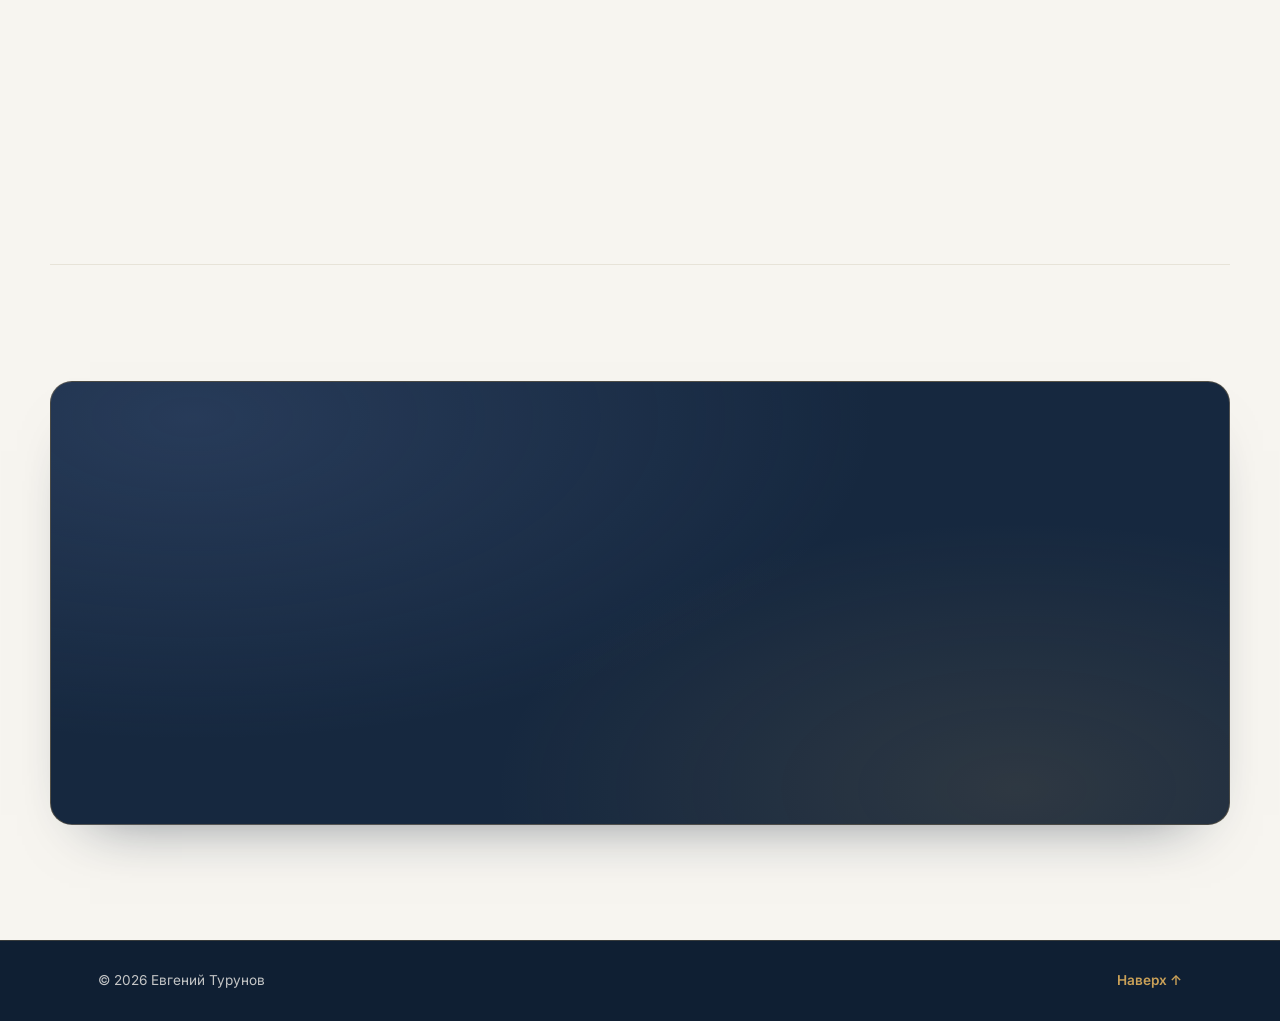
==== commit 07662bc7: "Update index.html" ====
--- a/index.html
+++ b/index.html
@@ -180,6 +180,6 @@
     </div>
   </footer>
 
-  <script src="/js/main.js" defer></script>
+  <script src="js/main.js" defer></script>
 </body>
 </html>
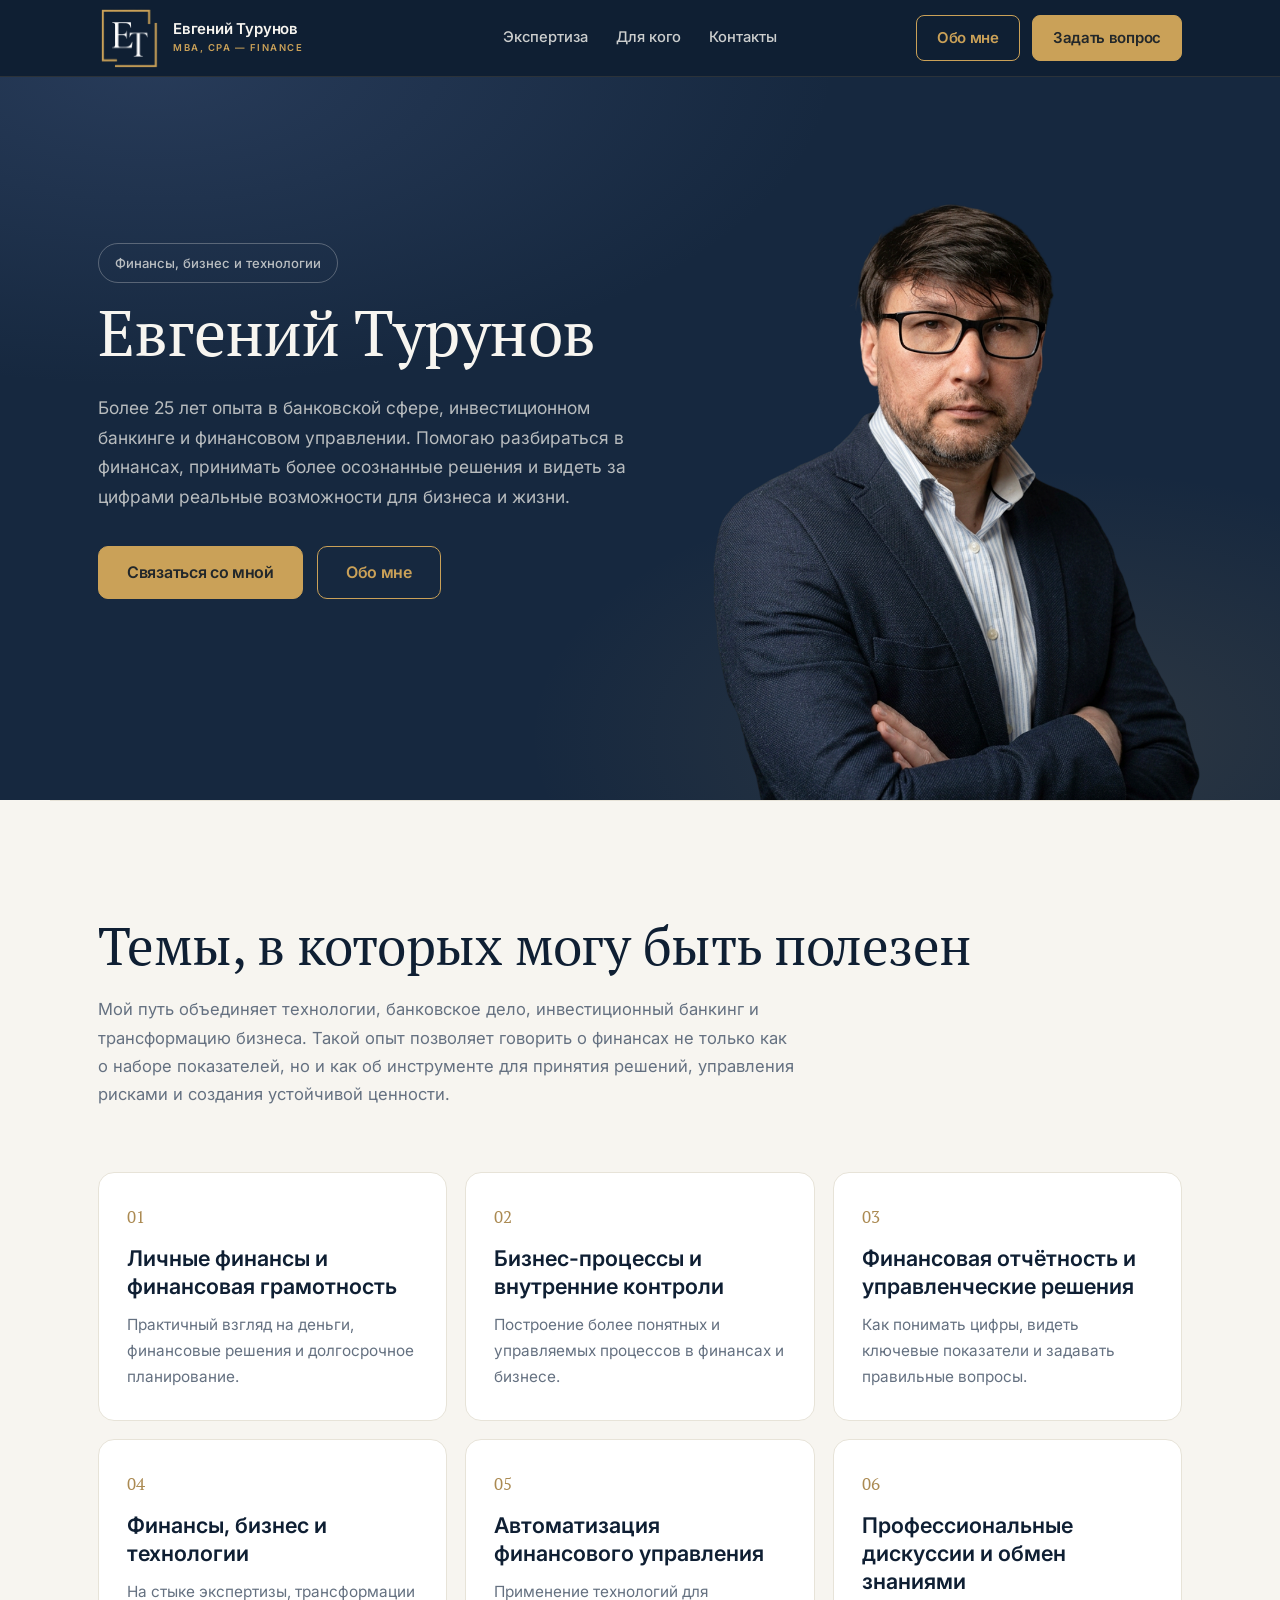
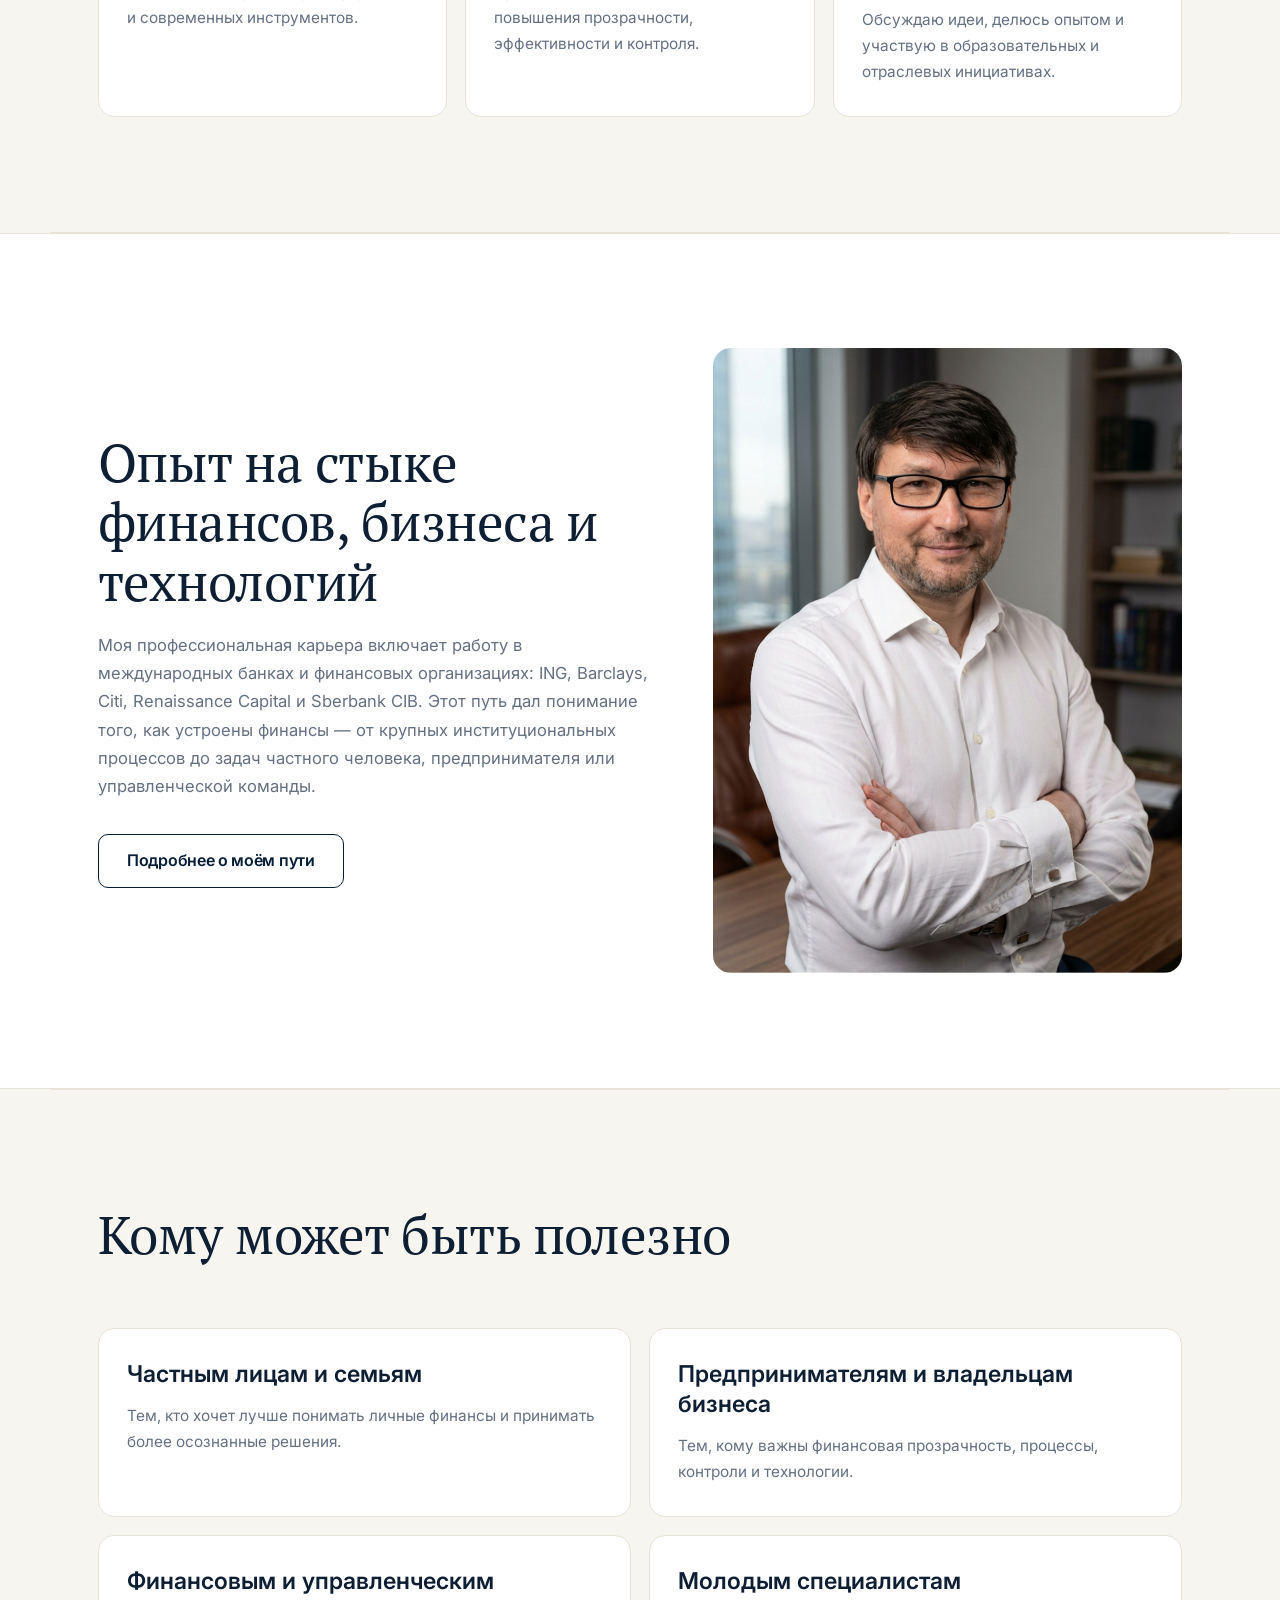
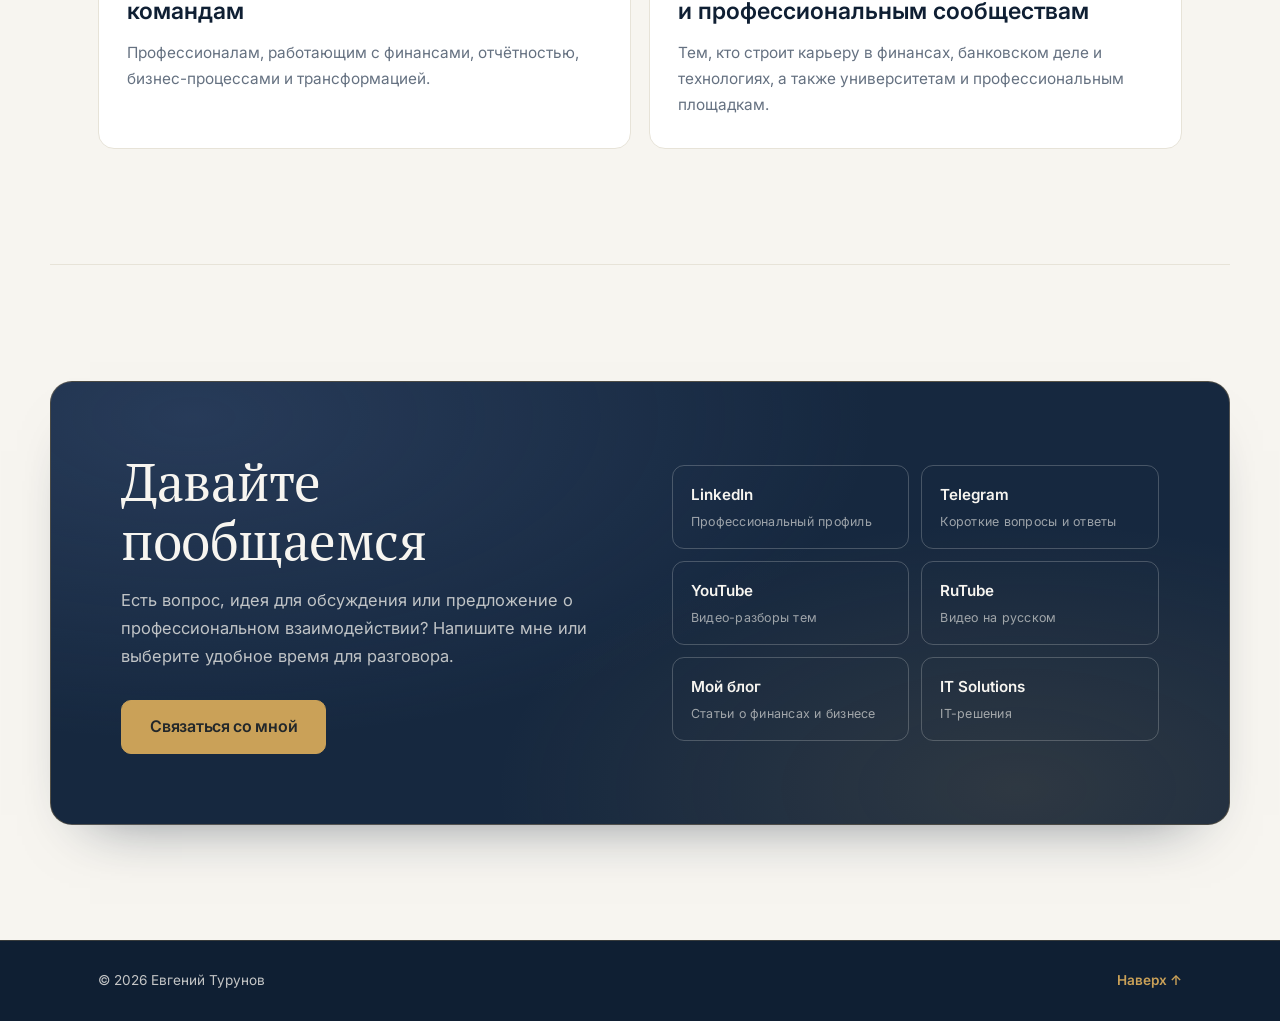
==== commit eab6fb48: "Update index.html" ====
--- a/index.html
+++ b/index.html
@@ -5,7 +5,7 @@
   <meta name="viewport" content="width=device-width, initial-scale=1.0">
   <title>Евгений Турунов — финансы, бизнес и технологии</title>
   <meta name="description" content="Финансовый профессионал с более чем 25-летним опытом в банковской сфере, инвестиционном банкинге и финансовом управлении.">
-  <script>document.documentElement.className += ' js';</script>
+  <!-- <script>document.documentElement.className += ' js';</script> -->
   <link rel="icon" type="image/png" href="assets/logo.png">
   <link rel="preconnect" href="https://fonts.googleapis.com">
   <link rel="preconnect" href="https://fonts.gstatic.com" crossorigin>
@@ -16,7 +16,7 @@
 
   <header class="site-header">
     <div class="container header-inner">
-      <a class="header-brand" href="/">
+      <a class="header-brand" href="../">
         <span class="header-logo"><img src="assets/logo.png" alt="" width="26" height="27"></span>
         <span class="header-brand-text">
           <strong>Евгений Турунов</strong>
